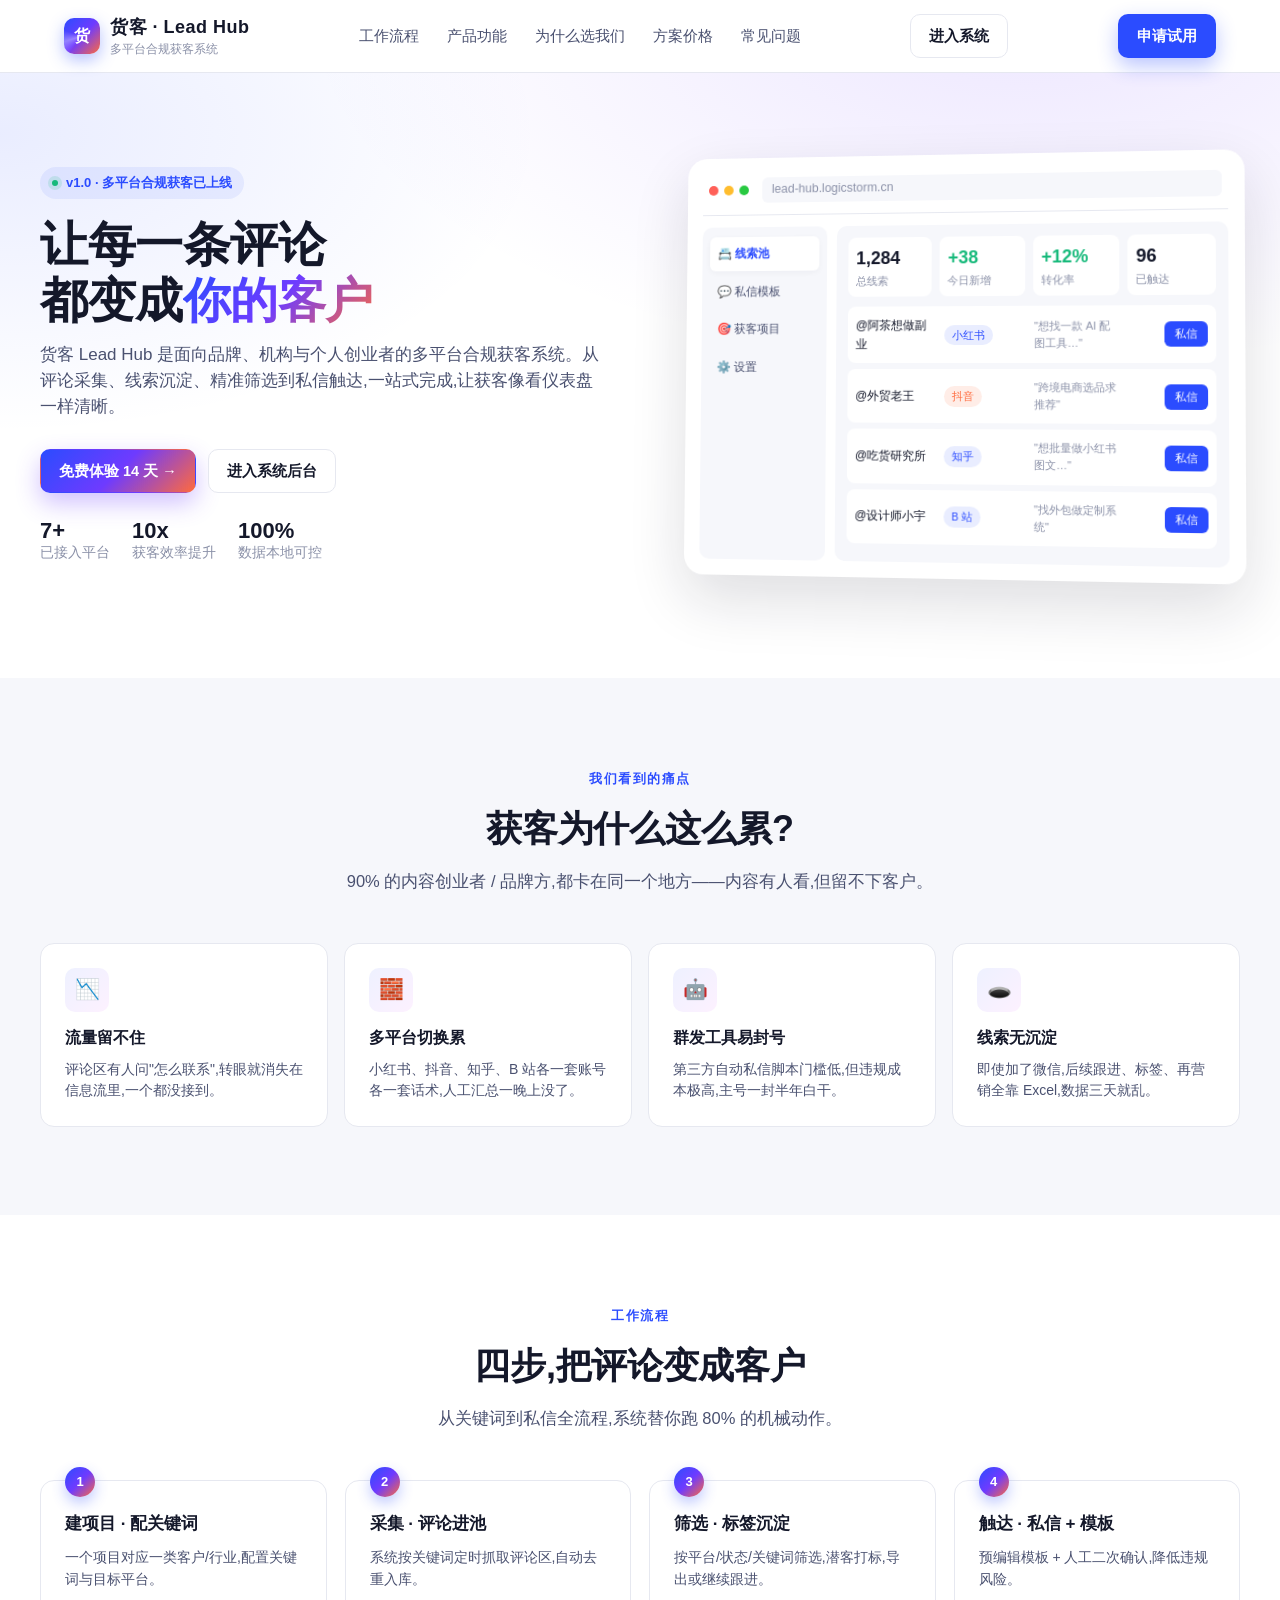
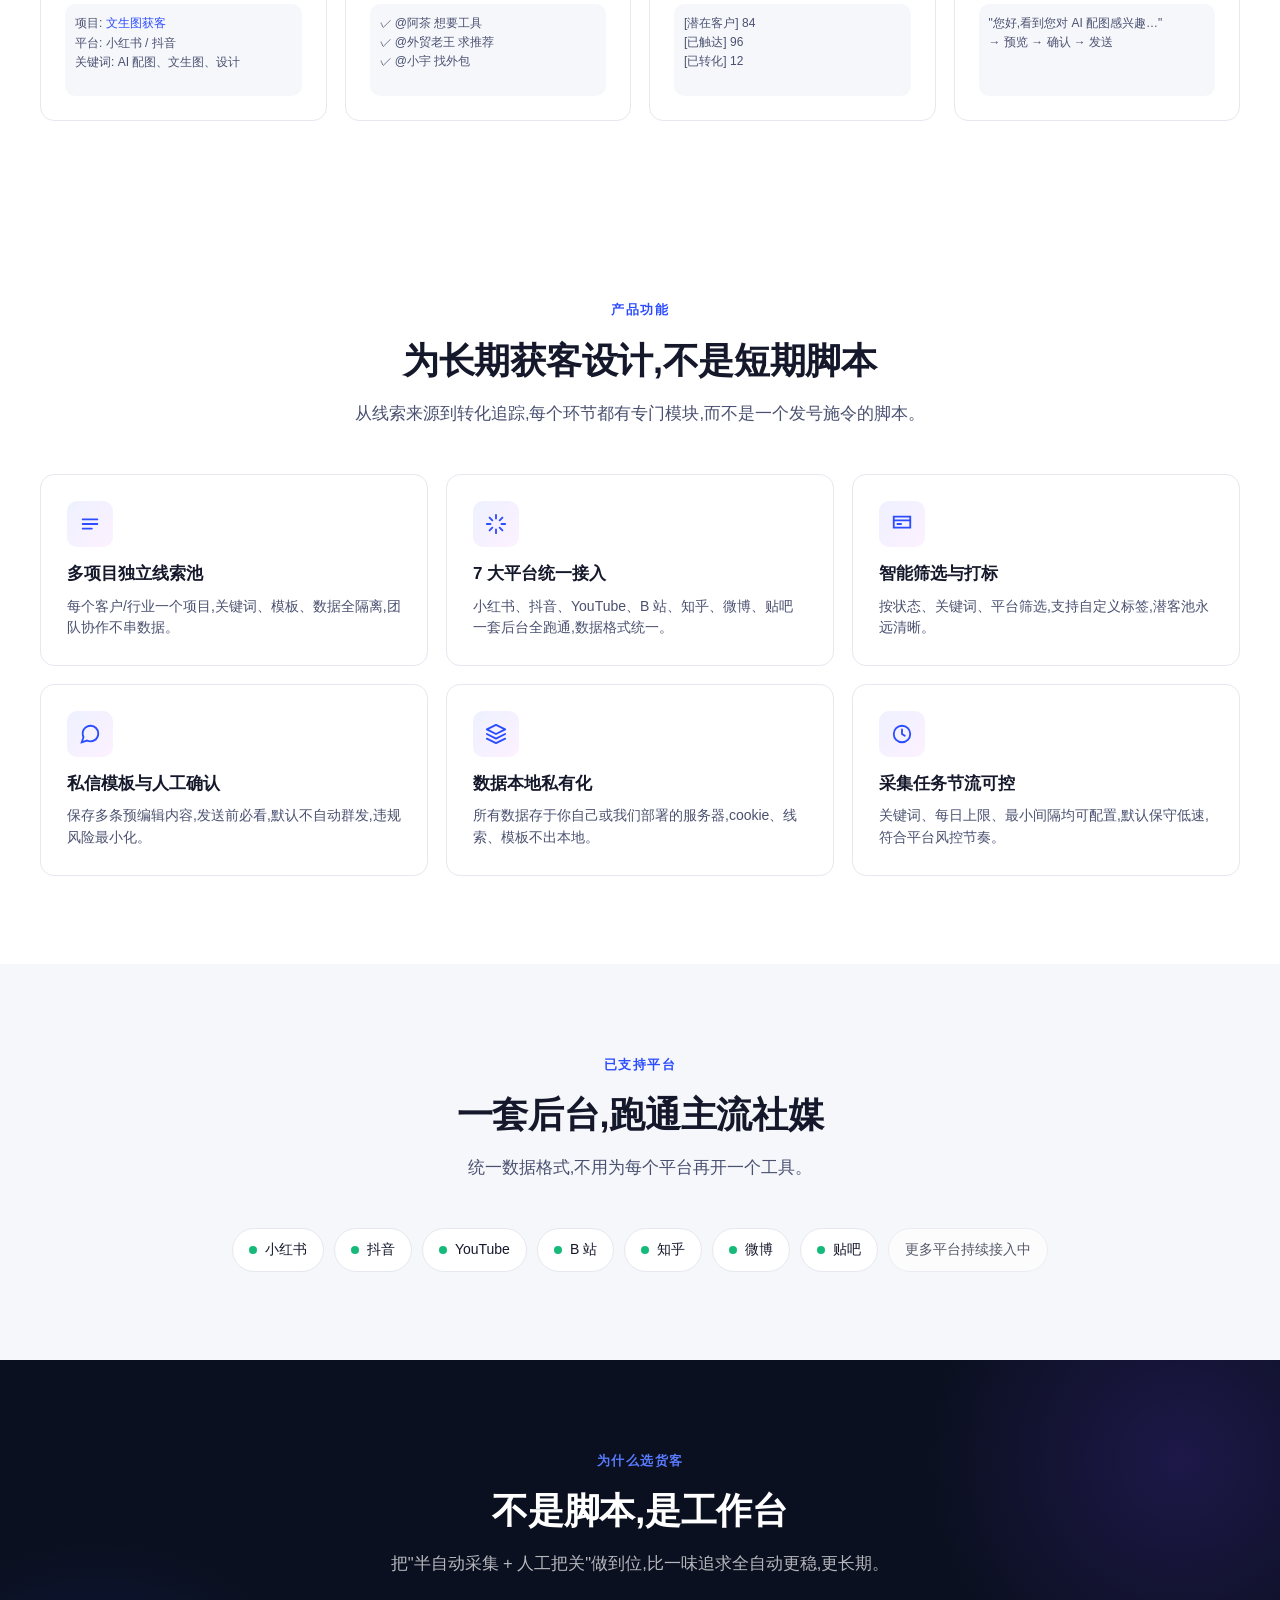
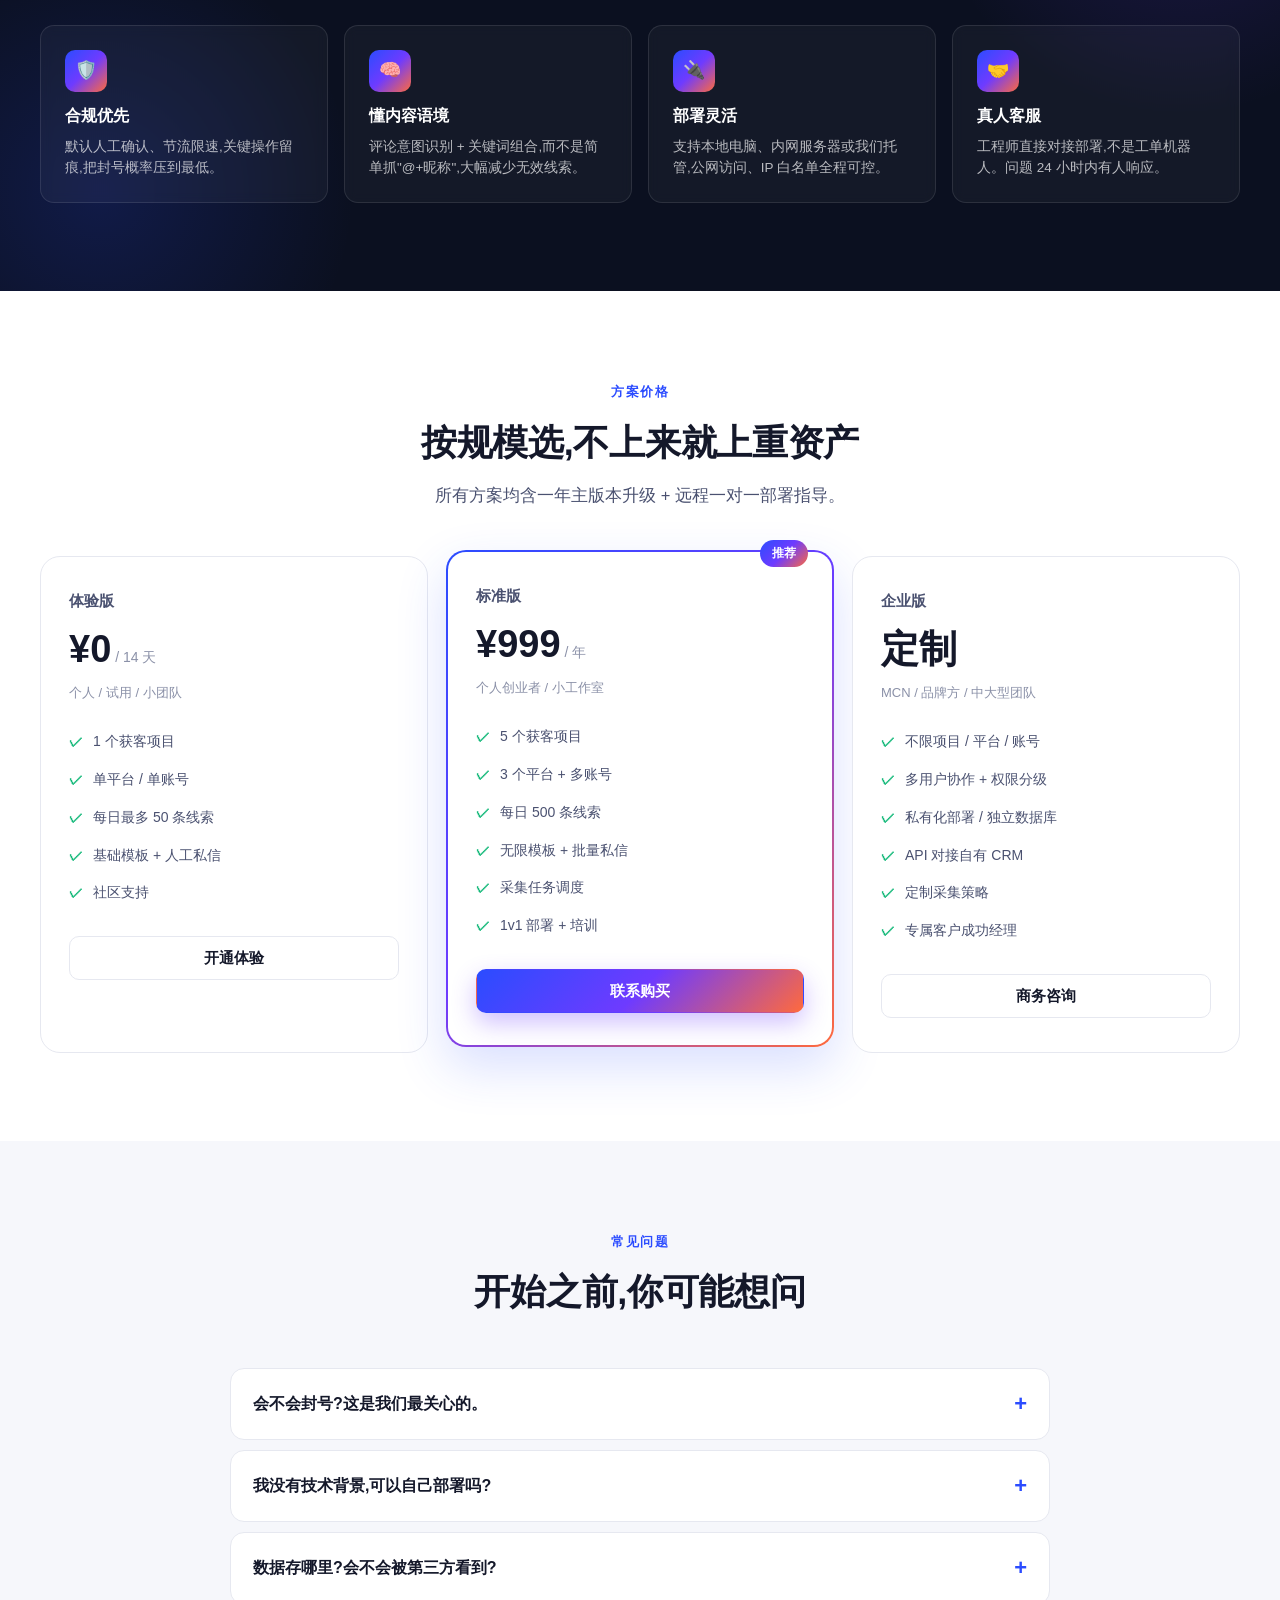
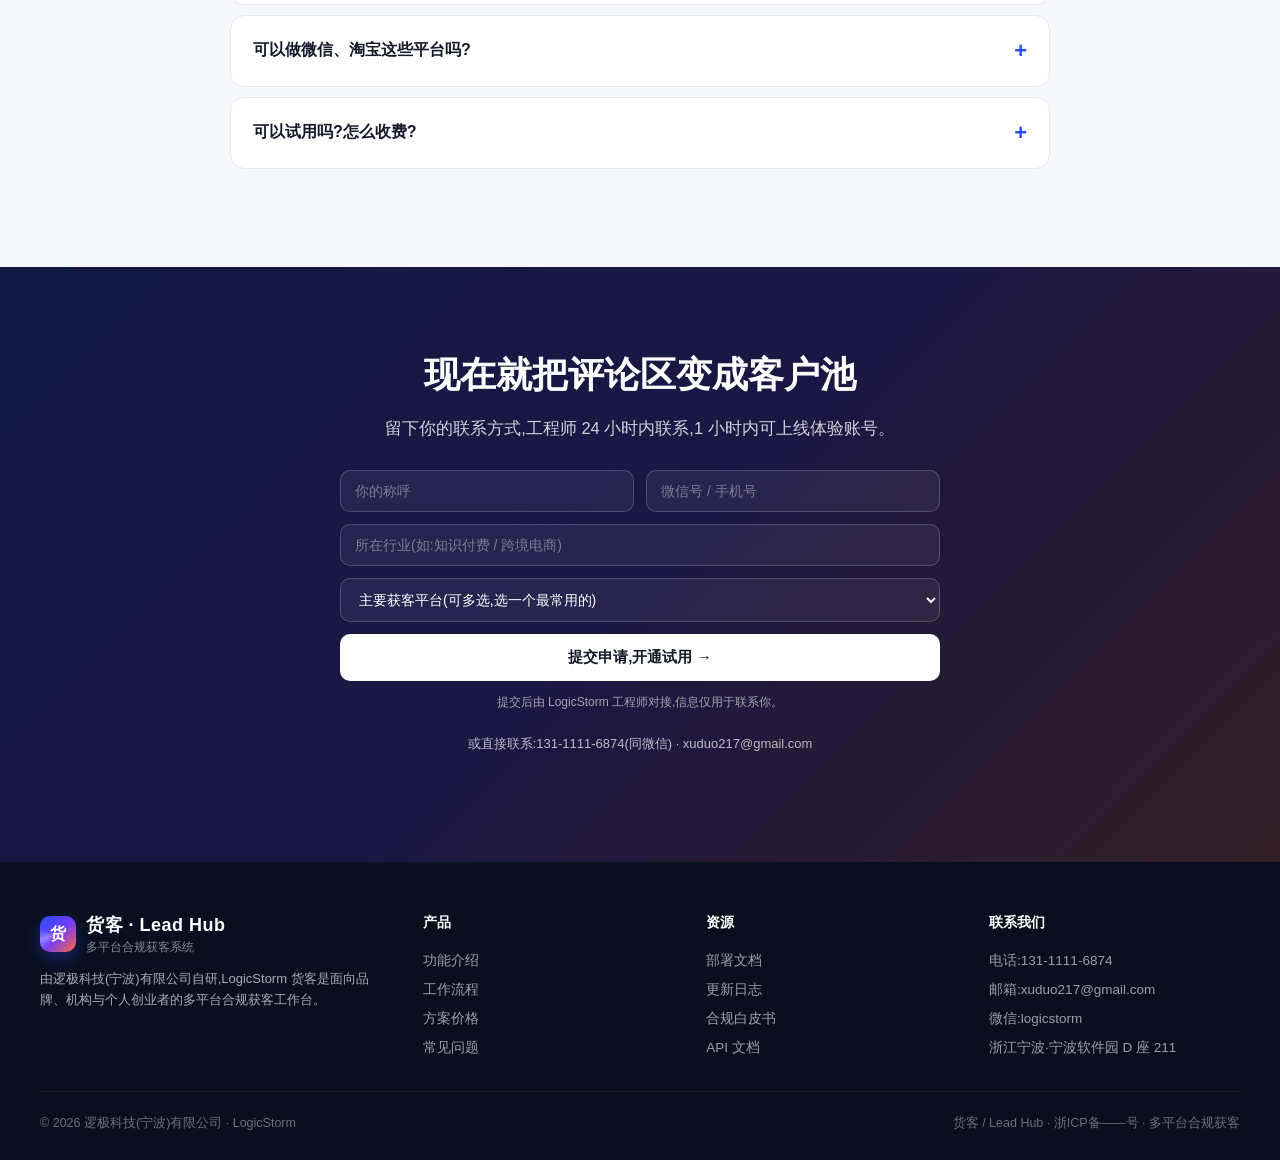
==== huoke/index.html @ 9a006722 "init: LogicStorm official website static site - index/workbench/about/services/cases/contact/privacy" ====
<!DOCTYPE html>
<html lang="zh-CN">
<head>
<meta charset="UTF-8" />
<meta name="viewport" content="width=device-width, initial-scale=1.0" />
<title>货客 · 多平台合规获客系统 | LogicStorm</title>
<meta name="description" content="货客——专为品牌方、机构与个人创业者打造的多平台合规获客系统。覆盖小红书、抖音、知乎、B 站等主流平台，从评论采集、线索沉淀到私信触达，一站式完成。" />
<style>
:root {
  --bg: #0b1020;
  --bg-soft: #111733;
  --surface: #ffffff;
  --surface-2: #f6f7fb;
  --line: #e6e8f0;
  --text: #14182a;
  --text-soft: #4a5170;
  --muted: #8b91a8;
  --primary: #2b4cff;
  --primary-2: #5a7bff;
  --accent: #ff6a3d;
  --ok: #15b97a;
  --warn: #ffb020;
  --grad: linear-gradient(135deg, #2b4cff 0%, #6e3bff 50%, #ff6a3d 100%);
  --grad-soft: linear-gradient(135deg, #eef1ff 0%, #fdf1ff 100%);
  --shadow: 0 12px 40px rgba(20, 24, 42, 0.08);
  --shadow-lg: 0 24px 60px rgba(20, 24, 42, 0.14);
  --radius: 14px;
  --radius-lg: 20px;
}
* { box-sizing: border-box; }
html, body { margin: 0; padding: 0; }
body {
  font-family: -apple-system, BlinkMacSystemFont, "PingFang SC", "Microsoft YaHei", "Helvetica Neue", Arial, sans-serif;
  color: var(--text);
  background: #fff;
  -webkit-font-smoothing: antialiased;
  line-height: 1.55;
  font-size: 16px;
}
a { color: inherit; text-decoration: none; }
img { max-width: 100%; display: block; }
button { font-family: inherit; cursor: pointer; }

/* 顶部导航 */
.nav {
  position: sticky; top: 0; z-index: 50;
  background: rgba(255,255,255,0.86);
  backdrop-filter: saturate(180%) blur(12px);
  -webkit-backdrop-filter: saturate(180%) blur(12px);
  border-bottom: 1px solid var(--line);
}
.nav-inner {
  max-width: 1200px; margin: 0 auto;
  display: flex; align-items: center; justify-content: space-between;
  padding: 14px 24px;
}
.brand { display: flex; align-items: center; gap: 10px; }
.brand-mark {
  width: 36px; height: 36px; border-radius: 10px;
  background: var(--grad);
  display: grid; place-items: center; color: #fff; font-weight: 700;
  box-shadow: 0 6px 16px rgba(43, 76, 255, 0.35);
  position: relative; overflow: hidden;
}
.brand-mark::after {
  content: ""; position: absolute; inset: -50%;
  background: conic-gradient(from 0deg, transparent 0 60%, rgba(255,255,255,0.35) 70%, transparent 80% 100%);
  animation: shine 6s linear infinite;
}
@keyframes shine { to { transform: rotate(360deg); } }
.brand-name { font-weight: 700; font-size: 18px; letter-spacing: 0.5px; }
.brand-sub { font-size: 12px; color: var(--muted); margin-top: -2px; }
.nav-links { display: flex; gap: 28px; align-items: center; }
.nav-links a { color: var(--text-soft); font-size: 14.5px; }
.nav-links a:hover { color: var(--primary); }
.btn {
  display: inline-flex; align-items: center; gap: 8px;
  padding: 10px 18px; border-radius: 10px;
  font-size: 14.5px; font-weight: 600;
  border: 1px solid transparent;
  transition: transform .12s ease, box-shadow .12s ease, background .12s ease;
}
.btn-primary { background: var(--primary); color: #fff; box-shadow: 0 8px 20px rgba(43, 76, 255, 0.32); }
.btn-primary:hover { transform: translateY(-1px); box-shadow: 0 12px 26px rgba(43, 76, 255, 0.4); }
.btn-ghost { background: #fff; color: var(--text); border-color: var(--line); }
.btn-ghost:hover { border-color: var(--primary); color: var(--primary); }
.btn-grad {
  background: var(--grad); color: #fff;
  box-shadow: 0 10px 24px rgba(110, 59, 255, 0.32);
}
.btn-grad:hover { transform: translateY(-1px); }

/* Hero */
.hero {
  position: relative;
  padding: 80px 24px 100px;
  background:
    radial-gradient(1200px 600px at 80% -10%, rgba(110,59,255,0.12), transparent 60%),
    radial-gradient(900px 500px at 0% 10%, rgba(43,76,255,0.10), transparent 60%),
    #fff;
  overflow: hidden;
}
.hero-inner {
  max-width: 1200px; margin: 0 auto;
  display: grid; grid-template-columns: 1.05fr 1fr; gap: 48px; align-items: center;
}
.hero-tag {
  display: inline-flex; align-items: center; gap: 8px;
  padding: 6px 12px; border-radius: 999px;
  background: rgba(43,76,255,0.08); color: var(--primary);
  font-size: 13px; font-weight: 600;
}
.hero-tag .dot { width: 6px; height: 6px; border-radius: 50%; background: var(--ok); box-shadow: 0 0 0 4px rgba(21,185,122,0.15); }
.hero h1 {
  font-size: 48px; line-height: 1.15; font-weight: 800;
  margin: 18px 0 14px; letter-spacing: -0.5px;
}
.hero h1 .hl {
  background: var(--grad); -webkit-background-clip: text; background-clip: text; color: transparent;
}
.hero p.lead { font-size: 17px; color: var(--text-soft); max-width: 560px; margin: 0 0 28px; }
.hero-cta { display: flex; gap: 12px; flex-wrap: wrap; }
.hero-meta { display: flex; gap: 22px; margin-top: 26px; color: var(--muted); font-size: 13.5px; }
.hero-meta b { color: var(--text); font-size: 22px; display: block; line-height: 1.1; }

/* 产品截图卡片 */
.product-mock {
  position: relative;
  border-radius: var(--radius-lg);
  background: #fff;
  box-shadow: var(--shadow-lg);
  padding: 16px;
  transform: perspective(1200px) rotateY(-6deg) rotateX(2deg);
  transition: transform .35s ease;
}
.product-mock:hover { transform: perspective(1200px) rotateY(-2deg) rotateX(0deg); }
.mock-bar {
  display: flex; align-items: center; gap: 6px; padding: 4px 6px 12px;
  border-bottom: 1px solid var(--line);
}
.mock-bar .d { width: 10px; height: 10px; border-radius: 50%; background: #e6e8f0; }
.mock-bar .d.r { background: #ff6058; }
.mock-bar .d.y { background: #ffbd2e; }
.mock-bar .d.g { background: #28c941; }
.mock-bar .url {
  margin-left: 8px; flex: 1; height: 26px; border-radius: 6px;
  background: var(--surface-2); display: flex; align-items: center; padding: 0 10px;
  color: var(--muted); font-size: 12.5px;
}
.mock-body { display: grid; grid-template-columns: 130px 1fr; gap: 10px; padding-top: 12px; }
.mock-side { background: var(--surface-2); border-radius: 10px; padding: 10px 8px; }
.mock-side .it { padding: 8px 8px; border-radius: 6px; font-size: 12px; color: var(--text-soft); margin-bottom: 4px; }
.mock-side .it.act { background: #fff; color: var(--primary); font-weight: 600; box-shadow: 0 2px 6px rgba(20,24,42,0.04); }
.mock-main { background: var(--surface-2); border-radius: 10px; padding: 12px; }
.mock-stats { display: grid; grid-template-columns: repeat(4,1fr); gap: 8px; margin-bottom: 10px; }
.mock-stat { background: #fff; border-radius: 8px; padding: 8px; }
.mock-stat .n { font-size: 18px; font-weight: 700; color: var(--text); }
.mock-stat .l { font-size: 10.5px; color: var(--muted); }
.mock-stat .n.up { color: var(--ok); }
.mock-row { display: grid; grid-template-columns: 1fr 1fr 1fr 80px; gap: 8px; padding: 10px 8px; background: #fff; border-radius: 8px; align-items: center; font-size: 12px; margin-bottom: 6px; }
.mock-row .tag { padding: 2px 8px; border-radius: 999px; background: rgba(43,76,255,0.1); color: var(--primary); font-size: 10.5px; justify-self: start; }
.mock-row .tag.dy { background: rgba(255,106,61,0.12); color: var(--accent); }
.mock-row .btn-m { padding: 4px 10px; background: var(--primary); color: #fff; border-radius: 6px; font-size: 11px; justify-self: end; }

/* 通用 section */
section { padding: 88px 24px; }
.container { max-width: 1200px; margin: 0 auto; }
.sec-head { text-align: center; max-width: 720px; margin: 0 auto 48px; }
.eyebrow {
  display: inline-block; font-size: 12.5px; font-weight: 700; letter-spacing: 1.5px;
  color: var(--primary); text-transform: uppercase; margin-bottom: 12px;
}
.sec-head h2 { font-size: 36px; font-weight: 800; margin: 0 0 12px; letter-spacing: -0.3px; }
.sec-head p { color: var(--text-soft); font-size: 16.5px; margin: 0; }

/* 痛点 */
.pain { background: var(--surface-2); }
.pain-grid { display: grid; grid-template-columns: repeat(4, 1fr); gap: 16px; }
.pain-card {
  background: #fff; border: 1px solid var(--line); border-radius: var(--radius);
  padding: 24px; transition: transform .15s ease, box-shadow .15s ease;
}
.pain-card:hover { transform: translateY(-2px); box-shadow: var(--shadow); }
.pain-ic {
  width: 44px; height: 44px; border-radius: 10px;
  background: var(--grad-soft); display: grid; place-items: center;
  font-size: 20px; margin-bottom: 14px;
}
.pain-card h3 { margin: 0 0 8px; font-size: 16px; }
.pain-card p { color: var(--text-soft); font-size: 14px; margin: 0; }

/* 流程 */
.flow-grid { display: grid; grid-template-columns: repeat(4, 1fr); gap: 18px; position: relative; }
.flow-card {
  background: #fff; border: 1px solid var(--line); border-radius: var(--radius);
  padding: 24px; position: relative;
}
.flow-num {
  position: absolute; top: -14px; left: 24px;
  width: 30px; height: 30px; border-radius: 50%;
  background: var(--grad); color: #fff; font-weight: 700; font-size: 13px;
  display: grid; place-items: center; box-shadow: 0 6px 14px rgba(43,76,255,0.3);
}
.flow-card h3 { margin: 6px 0 10px; font-size: 17px; }
.flow-card p { color: var(--text-soft); font-size: 14px; margin: 0 0 14px; }
.flow-card .demo {
  background: var(--surface-2); border-radius: 10px; padding: 10px;
  font-size: 12px; color: var(--text-soft); min-height: 92px;
}
.flow-card .demo code { color: var(--primary); }

/* 功能矩阵 */
.feat { background: #fff; }
.feat-grid { display: grid; grid-template-columns: repeat(3, 1fr); gap: 18px; }
.feat-card {
  border: 1px solid var(--line); border-radius: var(--radius);
  padding: 26px; transition: all .15s ease;
}
.feat-card:hover { border-color: var(--primary); box-shadow: var(--shadow); }
.feat-ic {
  width: 46px; height: 46px; border-radius: 10px;
  background: var(--grad-soft); display: grid; place-items: center;
  margin-bottom: 14px; color: var(--primary);
}
.feat-card h3 { margin: 0 0 8px; font-size: 17px; }
.feat-card p { color: var(--text-soft); font-size: 14px; margin: 0; }

/* 优势 */
.adv { background: var(--bg); color: #fff; position: relative; overflow: hidden; }
.adv::before {
  content: ""; position: absolute; top: -200px; right: -200px;
  width: 600px; height: 600px; border-radius: 50%;
  background: radial-gradient(circle, rgba(110,59,255,0.18), transparent 60%);
}
.adv::after {
  content: ""; position: absolute; bottom: -200px; left: -200px;
  width: 600px; height: 600px; border-radius: 50%;
  background: radial-gradient(circle, rgba(43,76,255,0.18), transparent 60%);
}
.adv .sec-head h2 { color: #fff; }
.adv .sec-head p { color: rgba(255,255,255,0.7); }
.adv-grid { display: grid; grid-template-columns: repeat(4, 1fr); gap: 16px; position: relative; z-index: 1; }
.adv-card {
  background: rgba(255,255,255,0.04); border: 1px solid rgba(255,255,255,0.1);
  border-radius: var(--radius); padding: 24px; backdrop-filter: blur(6px);
}
.adv-ic {
  width: 42px; height: 42px; border-radius: 10px;
  background: var(--grad); display: grid; place-items: center; font-size: 18px; margin-bottom: 12px;
}
.adv-card h3 { margin: 0 0 8px; font-size: 16px; }
.adv-card p { color: rgba(255,255,255,0.7); font-size: 13.5px; margin: 0; }

/* 平台 */
.plat { background: var(--surface-2); }
.plat-row { display: flex; flex-wrap: wrap; gap: 10px; justify-content: center; }
.plat-chip {
  display: inline-flex; align-items: center; gap: 8px;
  padding: 10px 16px; background: #fff; border: 1px solid var(--line);
  border-radius: 999px; font-size: 14px; color: var(--text);
  transition: all .12s ease;
}
.plat-chip:hover { border-color: var(--primary); color: var(--primary); transform: translateY(-1px); }
.plat-chip .d { width: 8px; height: 8px; border-radius: 50%; background: var(--ok); }

/* 定价 */
.price { background: #fff; }
.price-grid { display: grid; grid-template-columns: repeat(3, 1fr); gap: 18px; }
.price-card {
  border: 1px solid var(--line); border-radius: var(--radius-lg);
  padding: 32px 28px; background: #fff; transition: all .15s ease; position: relative;
}
.price-card.feat-card-feat {
  border: 2px solid transparent;
  background: linear-gradient(#fff, #fff) padding-box, var(--grad) border-box;
  box-shadow: 0 20px 50px rgba(43,76,255,0.18);
  transform: translateY(-6px);
}
.price-card .badge {
  position: absolute; top: -12px; right: 24px;
  background: var(--grad); color: #fff; font-size: 12px; font-weight: 700;
  padding: 4px 12px; border-radius: 999px;
}
.price-name { font-size: 15px; color: var(--text-soft); font-weight: 600; }
.price-amount { font-size: 38px; font-weight: 800; margin: 8px 0 4px; }
.price-amount small { font-size: 14px; color: var(--muted); font-weight: 500; }
.price-sub { color: var(--muted); font-size: 13px; margin-bottom: 20px; }
.price-list { list-style: none; padding: 0; margin: 0 0 24px; }
.price-list li { padding: 8px 0; font-size: 14px; color: var(--text-soft); display: flex; gap: 10px; }
.price-list li::before { content: "✓"; color: var(--ok); font-weight: 700; }

/* FAQ */
.faq { background: var(--surface-2); }
.faq-list { max-width: 820px; margin: 0 auto; }
.faq-item {
  background: #fff; border: 1px solid var(--line); border-radius: var(--radius);
  margin-bottom: 10px; overflow: hidden;
}
.faq-q {
  padding: 18px 22px; font-weight: 600; cursor: pointer;
  display: flex; justify-content: space-between; align-items: center;
}
.faq-q::after { content: "+"; font-size: 22px; color: var(--primary); transition: transform .2s ease; }
.faq-item.open .faq-q::after { content: "−"; }
.faq-a { padding: 0 22px 0; max-height: 0; overflow: hidden; transition: all .25s ease; color: var(--text-soft); }
.faq-item.open .faq-a { padding: 0 22px 20px; max-height: 400px; }

/* CTA */
.cta-band { background: var(--bg); padding: 80px 24px; position: relative; overflow: hidden; }
.cta-band::before {
  content: ""; position: absolute; inset: 0;
  background: var(--grad); opacity: 0.16;
}
.cta-inner { position: relative; max-width: 920px; margin: 0 auto; text-align: center; color: #fff; }
.cta-inner h2 { font-size: 36px; font-weight: 800; margin: 0 0 14px; }
.cta-inner p { color: rgba(255,255,255,0.8); font-size: 16.5px; margin: 0 0 28px; }
.cta-inner .btn-grad { padding: 14px 26px; font-size: 15.5px; }

/* Footer */
footer { background: #0a0f1f; color: rgba(255,255,255,0.65); padding: 50px 24px 26px; }
.foot-inner { max-width: 1200px; margin: 0 auto; display: grid; grid-template-columns: 1.4fr 1fr 1fr 1fr; gap: 32px; }
.foot-col h4 { color: #fff; font-size: 14px; margin: 0 0 14px; }
.foot-col a { display: block; color: rgba(255,255,255,0.6); font-size: 13.5px; padding: 4px 0; }
.foot-col a:hover { color: #fff; }
.foot-meta { max-width: 1200px; margin: 28px auto 0; padding-top: 22px; border-top: 1px solid rgba(255,255,255,0.08); display: flex; justify-content: space-between; flex-wrap: wrap; gap: 12px; font-size: 12.5px; color: rgba(255,255,255,0.4); }

/* 表单 */
.apply-form { display: grid; grid-template-columns: 1fr 1fr; gap: 12px; max-width: 600px; margin: 0 auto; }
.apply-form input, .apply-form select, .apply-form textarea {
  width: 100%; padding: 12px 14px; border-radius: 10px;
  border: 1px solid rgba(255,255,255,0.18); background: rgba(255,255,255,0.06);
  color: #fff; font-size: 14px; font-family: inherit;
}
.apply-form input::placeholder, .apply-form textarea::placeholder { color: rgba(255,255,255,0.4); }
.apply-form .full { grid-column: 1 / -1; }
.apply-form button {
  grid-column: 1 / -1; padding: 14px; border: 0; border-radius: 10px;
  background: #fff; color: var(--text); font-weight: 700; font-size: 15px;
}
.apply-form .tip { grid-column: 1 / -1; font-size: 12px; color: rgba(255,255,255,0.6); text-align: center; }

/* 响应 */
@media (max-width: 980px) {
  .hero-inner { grid-template-columns: 1fr; gap: 36px; }
  .hero h1 { font-size: 38px; }
  .pain-grid, .flow-grid, .feat-grid, .adv-grid, .price-grid { grid-template-columns: 1fr 1fr; }
  .foot-inner { grid-template-columns: 1fr 1fr; }
  .nav-links { display: none; }
  .product-mock { transform: none; }
}
@media (max-width: 600px) {
  .pain-grid, .flow-grid, .feat-grid, .adv-grid, .price-grid, .foot-inner { grid-template-columns: 1fr; }
  .hero h1 { font-size: 30px; }
  .sec-head h2 { font-size: 26px; }
  .cta-inner h2 { font-size: 26px; }
  section { padding: 60px 18px; }
  .hero { padding: 50px 18px 60px; }
  .apply-form { grid-template-columns: 1fr; }
}
</style>
</head>
<body>

<!-- 导航 -->
<header class="nav">
  <div class="nav-inner">
    <a href="#top" class="brand">
      <div class="brand-mark">货</div>
      <div>
        <div class="brand-name">货客 · Lead Hub</div>
        <div class="brand-sub">多平台合规获客系统</div>
      </div>
    </a>
    <nav class="nav-links">
      <a href="#flow">工作流程</a>
      <a href="#features">产品功能</a>
      <a href="#advantage">为什么选我们</a>
      <a href="#price">方案价格</a>
      <a href="#faq">常见问题</a>
    </nav>
    <a href="https://www.logicstorm.cn/lead/" class="btn btn-ghost">进入系统</a>
    <a href="#contact" class="btn btn-primary">申请试用</a>
  </div>
</header>

<!-- Hero -->
<section id="top" class="hero">
  <div class="hero-inner">
    <div>
      <span class="hero-tag"><span class="dot"></span>v1.0 · 多平台合规获客已上线</span>
      <h1>让每一条评论<br />都变成<span class="hl">你的客户</span></h1>
      <p class="lead">货客 Lead Hub 是面向品牌、机构与个人创业者的多平台合规获客系统。从评论采集、线索沉淀、精准筛选到私信触达,一站式完成,让获客像看仪表盘一样清晰。</p>
      <div class="hero-cta">
        <a href="#contact" class="btn btn-grad">免费体验 14 天 →</a>
        <a href="https://www.logicstorm.cn/lead/" class="btn btn-ghost">进入系统后台</a>
      </div>
      <div class="hero-meta">
        <div><b>7+</b>已接入平台</div>
        <div><b>10x</b>获客效率提升</div>
        <div><b>100%</b>数据本地可控</div>
      </div>
    </div>

    <!-- 产品截图 mock -->
    <div class="product-mock" aria-hidden="true">
      <div class="mock-bar">
        <span class="d r"></span><span class="d y"></span><span class="d g"></span>
        <span class="url">lead-hub.logicstorm.cn</span>
      </div>
      <div class="mock-body">
        <div class="mock-side">
          <div class="it act">📇 线索池</div>
          <div class="it">💬 私信模板</div>
          <div class="it">🎯 获客项目</div>
          <div class="it">⚙️ 设置</div>
        </div>
        <div class="mock-main">
          <div class="mock-stats">
            <div class="mock-stat"><div class="n">1,284</div><div class="l">总线索</div></div>
            <div class="mock-stat"><div class="n up">+38</div><div class="l">今日新增</div></div>
            <div class="mock-stat"><div class="n up">+12%</div><div class="l">转化率</div></div>
            <div class="mock-stat"><div class="n">96</div><div class="l">已触达</div></div>
          </div>
          <div class="mock-row">
            <span>@阿茶想做副业</span>
            <span class="tag">小红书</span>
            <span style="color:var(--muted);font-size:11px">"想找一款 AI 配图工具…"</span>
            <span class="btn-m">私信</span>
          </div>
          <div class="mock-row">
            <span>@外贸老王</span>
            <span class="tag dy">抖音</span>
            <span style="color:var(--muted);font-size:11px">"跨境电商选品求推荐"</span>
            <span class="btn-m">私信</span>
          </div>
          <div class="mock-row">
            <span>@吃货研究所</span>
            <span class="tag">知乎</span>
            <span style="color:var(--muted);font-size:11px">"想批量做小红书图文…"</span>
            <span class="btn-m">私信</span>
          </div>
          <div class="mock-row">
            <span>@设计师小宇</span>
            <span class="tag">B 站</span>
            <span style="color:var(--muted);font-size:11px">"找外包做定制系统"</span>
            <span class="btn-m">私信</span>
          </div>
        </div>
      </div>
    </div>
  </div>
</section>

<!-- 痛点 -->
<section class="pain">
  <div class="container">
    <div class="sec-head">
      <div class="eyebrow">我们看到的痛点</div>
      <h2>获客为什么这么累?</h2>
      <p>90% 的内容创业者 / 品牌方,都卡在同一个地方——内容有人看,但留不下客户。</p>
    </div>
    <div class="pain-grid">
      <div class="pain-card">
        <div class="pain-ic">📉</div>
        <h3>流量留不住</h3>
        <p>评论区有人问"怎么联系",转眼就消失在信息流里,一个都没接到。</p>
      </div>
      <div class="pain-card">
        <div class="pain-ic">🧱</div>
        <h3>多平台切换累</h3>
        <p>小红书、抖音、知乎、B 站各一套账号各一套话术,人工汇总一晚上没了。</p>
      </div>
      <div class="pain-card">
        <div class="pain-ic">🤖</div>
        <h3>群发工具易封号</h3>
        <p>第三方自动私信脚本门槛低,但违规成本极高,主号一封半年白干。</p>
      </div>
      <div class="pain-card">
        <div class="pain-ic">🕳️</div>
        <h3>线索无沉淀</h3>
        <p>即使加了微信,后续跟进、标签、再营销全靠 Excel,数据三天就乱。</p>
      </div>
    </div>
  </div>
</section>

<!-- 流程 -->
<section id="flow">
  <div class="container">
    <div class="sec-head">
      <div class="eyebrow">工作流程</div>
      <h2>四步,把评论变成客户</h2>
      <p>从关键词到私信全流程,系统替你跑 80% 的机械动作。</p>
    </div>
    <div class="flow-grid">
      <div class="flow-card">
        <div class="flow-num">1</div>
        <h3>建项目 · 配关键词</h3>
        <p>一个项目对应一类客户/行业,配置关键词与目标平台。</p>
        <div class="demo">项目: <code>文生图获客</code><br/>平台: 小红书 / 抖音<br/>关键词: AI 配图、文生图、设计</div>
      </div>
      <div class="flow-card">
        <div class="flow-num">2</div>
        <h3>采集 · 评论进池</h3>
        <p>系统按关键词定时抓取评论区,自动去重入库。</p>
        <div class="demo">✓ @阿茶 想要工具<br/>✓ @外贸老王 求推荐<br/>✓ @小宇 找外包</div>
      </div>
      <div class="flow-card">
        <div class="flow-num">3</div>
        <h3>筛选 · 标签沉淀</h3>
        <p>按平台/状态/关键词筛选,潜客打标,导出或继续跟进。</p>
        <div class="demo">[潜在客户] 84<br/>[已触达] 96<br/>[已转化] 12</div>
      </div>
      <div class="flow-card">
        <div class="flow-num">4</div>
        <h3>触达 · 私信 + 模板</h3>
        <p>预编辑模板 + 人工二次确认,降低违规风险。</p>
        <div class="demo">"您好,看到您对 AI 配图感兴趣…"<br/>→ 预览 → 确认 → 发送</div>
      </div>
    </div>
  </div>
</section>

<!-- 功能矩阵 -->
<section id="features" class="feat">
  <div class="container">
    <div class="sec-head">
      <div class="eyebrow">产品功能</div>
      <h2>为长期获客设计,不是短期脚本</h2>
      <p>从线索来源到转化追踪,每个环节都有专门模块,而不是一个发号施令的脚本。</p>
    </div>
    <div class="feat-grid">
      <div class="feat-card">
        <div class="feat-ic">
          <svg width="22" height="22" viewBox="0 0 24 24" fill="none"><path d="M4 7h16M4 12h16M4 17h10" stroke="currentColor" stroke-width="2" stroke-linecap="round"/></svg>
        </div>
        <h3>多项目独立线索池</h3>
        <p>每个客户/行业一个项目,关键词、模板、数据全隔离,团队协作不串数据。</p>
      </div>
      <div class="feat-card">
        <div class="feat-ic">
          <svg width="22" height="22" viewBox="0 0 24 24" fill="none"><path d="M12 2v4M12 18v4M2 12h4M18 12h4M5 5l3 3M16 16l3 3M5 19l3-3M16 8l3-3" stroke="currentColor" stroke-width="2" stroke-linecap="round"/></svg>
        </div>
        <h3>7 大平台统一接入</h3>
        <p>小红书、抖音、YouTube、B 站、知乎、微博、贴吧一套后台全跑通,数据格式统一。</p>
      </div>
      <div class="feat-card">
        <div class="feat-ic">
          <svg width="22" height="22" viewBox="0 0 24 24" fill="none"><path d="M3 4h18v12H3z" stroke="currentColor" stroke-width="2"/><path d="M3 8h18M7 12h4" stroke="currentColor" stroke-width="2" stroke-linecap="round"/></svg>
        </div>
        <h3>智能筛选与打标</h3>
        <p>按状态、关键词、平台筛选,支持自定义标签,潜客池永远清晰。</p>
      </div>
      <div class="feat-card">
        <div class="feat-ic">
          <svg width="22" height="22" viewBox="0 0 24 24" fill="none"><path d="M21 11.5a8.4 8.4 0 0 1-.9 3.8 8.5 8.5 0 0 1-7.6 4.7 8.4 8.4 0 0 1-3.8-.9L3 21l1.9-5.7a8.4 8.4 0 0 1-.9-3.8 8.5 8.5 0 0 1 4.7-7.6 8.4 8.4 0 0 1 3.8-.9h.5a8.5 8.5 0 0 1 8 8v.5z" stroke="currentColor" stroke-width="2"/></svg>
        </div>
        <h3>私信模板与人工确认</h3>
        <p>保存多条预编辑内容,发送前必看,默认不自动群发,违规风险最小化。</p>
      </div>
      <div class="feat-card">
        <div class="feat-ic">
          <svg width="22" height="22" viewBox="0 0 24 24" fill="none"><path d="M12 2L2 7l10 5 10-5-10-5zM2 17l10 5 10-5M2 12l10 5 10-5" stroke="currentColor" stroke-width="2" stroke-linecap="round" stroke-linejoin="round"/></svg>
        </div>
        <h3>数据本地私有化</h3>
        <p>所有数据存于你自己或我们部署的服务器,cookie、线索、模板不出本地。</p>
      </div>
      <div class="feat-card">
        <div class="feat-ic">
          <svg width="22" height="22" viewBox="0 0 24 24" fill="none"><circle cx="12" cy="12" r="9" stroke="currentColor" stroke-width="2"/><path d="M12 7v5l3 2" stroke="currentColor" stroke-width="2" stroke-linecap="round"/></svg>
        </div>
        <h3>采集任务节流可控</h3>
        <p>关键词、每日上限、最小间隔均可配置,默认保守低速,符合平台风控节奏。</p>
      </div>
    </div>
  </div>
</section>

<!-- 平台 -->
<section class="plat">
  <div class="container">
    <div class="sec-head">
      <div class="eyebrow">已支持平台</div>
      <h2>一套后台,跑通主流社媒</h2>
      <p>统一数据格式,不用为每个平台再开一个工具。</p>
    </div>
    <div class="plat-row">
      <span class="plat-chip"><span class="d"></span>小红书</span>
      <span class="plat-chip"><span class="d"></span>抖音</span>
      <span class="plat-chip"><span class="d"></span>YouTube</span>
      <span class="plat-chip"><span class="d"></span>B 站</span>
      <span class="plat-chip"><span class="d"></span>知乎</span>
      <span class="plat-chip"><span class="d"></span>微博</span>
      <span class="plat-chip"><span class="d"></span>贴吧</span>
      <span class="plat-chip" style="opacity:.7">更多平台持续接入中</span>
    </div>
  </div>
</section>

<!-- 为什么选我们 -->
<section id="advantage" class="adv">
  <div class="container">
    <div class="sec-head">
      <div class="eyebrow" style="color:var(--primary-2)">为什么选货客</div>
      <h2>不是脚本,是工作台</h2>
      <p>把"半自动采集 + 人工把关"做到位,比一味追求全自动更稳,更长期。</p>
    </div>
    <div class="adv-grid">
      <div class="adv-card">
        <div class="adv-ic">🛡️</div>
        <h3>合规优先</h3>
        <p>默认人工确认、节流限速,关键操作留痕,把封号概率压到最低。</p>
      </div>
      <div class="adv-card">
        <div class="adv-ic">🧠</div>
        <h3>懂内容语境</h3>
        <p>评论意图识别 + 关键词组合,而不是简单抓"@+昵称",大幅减少无效线索。</p>
      </div>
      <div class="adv-card">
        <div class="adv-ic">🔌</div>
        <h3>部署灵活</h3>
        <p>支持本地电脑、内网服务器或我们托管,公网访问、IP 白名单全程可控。</p>
      </div>
      <div class="adv-card">
        <div class="adv-ic">🤝</div>
        <h3>真人客服</h3>
        <p>工程师直接对接部署,不是工单机器人。问题 24 小时内有人响应。</p>
      </div>
    </div>
  </div>
</section>

<!-- 定价 -->
<section id="price" class="price">
  <div class="container">
    <div class="sec-head">
      <div class="eyebrow">方案价格</div>
      <h2>按规模选,不上来就上重资产</h2>
      <p>所有方案均含一年主版本升级 + 远程一对一部署指导。</p>
    </div>
    <div class="price-grid">
      <div class="price-card">
        <div class="price-name">体验版</div>
        <div class="price-amount">¥0<small> / 14 天</small></div>
        <div class="price-sub">个人 / 试用 / 小团队</div>
        <ul class="price-list">
          <li>1 个获客项目</li>
          <li>单平台 / 单账号</li>
          <li>每日最多 50 条线索</li>
          <li>基础模板 + 人工私信</li>
          <li>社区支持</li>
        </ul>
        <a href="#contact" class="btn btn-ghost" style="width:100%;justify-content:center">开通体验</a>
      </div>
      <div class="price-card feat-card-feat">
        <span class="badge">推荐</span>
        <div class="price-name">标准版</div>
        <div class="price-amount">¥999<small> / 年</small></div>
        <div class="price-sub">个人创业者 / 小工作室</div>
        <ul class="price-list">
          <li>5 个获客项目</li>
          <li>3 个平台 + 多账号</li>
          <li>每日 500 条线索</li>
          <li>无限模板 + 批量私信</li>
          <li>采集任务调度</li>
          <li>1v1 部署 + 培训</li>
        </ul>
        <a href="#contact" class="btn btn-grad" style="width:100%;justify-content:center">联系购买</a>
      </div>
      <div class="price-card">
        <div class="price-name">企业版</div>
        <div class="price-amount">定制<small></small></div>
        <div class="price-sub">MCN / 品牌方 / 中大型团队</div>
        <ul class="price-list">
          <li>不限项目 / 平台 / 账号</li>
          <li>多用户协作 + 权限分级</li>
          <li>私有化部署 / 独立数据库</li>
          <li>API 对接自有 CRM</li>
          <li>定制采集策略</li>
          <li>专属客户成功经理</li>
        </ul>
        <a href="#contact" class="btn btn-ghost" style="width:100%;justify-content:center">商务咨询</a>
      </div>
    </div>
  </div>
</section>

<!-- FAQ -->
<section id="faq" class="faq">
  <div class="container">
    <div class="sec-head">
      <div class="eyebrow">常见问题</div>
      <h2>开始之前,你可能想问</h2>
    </div>
    <div class="faq-list">
      <div class="faq-item">
        <div class="faq-q">会不会封号?这是我们最关心的。</div>
        <div class="faq-a"><p>系统默认是"人工确认"模式,所有私信必须由你点过发送才走。采集任务有每日上限与最小间隔,不会像群发脚本那样高频触发风控。配合独立小号使用,长期跑下来风险可控——但任何自动化行为都不可能 100% 零风险,这点我们会讲清楚。</p></div>
      </div>
      <div class="faq-item">
        <div class="faq-q">我没有技术背景,可以自己部署吗?</div>
        <div class="faq-a"><p>标准版包含 1 对 1 远程部署指导,通常 1 小时内完成。企业版我们直接上门或远程帮你装好,你自己只负责登录账号、添加关键词。</p></div>
      </div>
      <div class="faq-item">
        <div class="faq-q">数据存哪里?会不会被第三方看到?</div>
        <div class="faq-a"><p>全部存于你自己的服务器或我们托管的独立服务器,数据库与登录 cookie 不外传,导出接口只对管理员账号开放。我们不存储你的账号密码。</p></div>
      </div>
      <div class="faq-item">
        <div class="faq-q">可以做微信、淘宝这些平台吗?</div>
        <div class="faq-a"><p>目前覆盖社媒内容平台(小红书 / 抖音 / YouTube / B 站 / 知乎 / 微博 / 贴吧)。电商与即时通讯平台因 API 与合规限制不在本系统范围,可以走我们另一套企微 SCRM 方案,商务对接详谈。</p></div>
      </div>
      <div class="faq-item">
        <div class="faq-q">可以试用吗?怎么收费?</div>
        <div class="faq-a"><p>支持 14 天免费试用,试用期内 1 个项目、单平台、每日 50 条线索。满意后升级标准版,一次性年付 ¥999。企业版按项目报价,通常 ¥1.5 万起。</p></div>
      </div>
    </div>
  </div>
</section>

<!-- CTA -->
<section id="contact" class="cta-band">
  <div class="cta-inner">
    <h2>现在就把评论区变成客户池</h2>
    <p>留下你的联系方式,工程师 24 小时内联系,1 小时内可上线体验账号。</p>
    <form class="apply-form" onsubmit="event.preventDefault(); document.getElementById('applyTip').textContent='✓ 已提交,工程师 24 小时内联系你。'; this.reset();">
      <input type="text" placeholder="你的称呼" required>
      <input type="text" placeholder="微信号 / 手机号" required>
      <input type="text" placeholder="所在行业(如:知识付费 / 跨境电商)" class="full">
      <select class="full" required>
        <option value="">主要获客平台(可多选,选一个最常用的)</option>
        <option>小红书</option>
        <option>抖音</option>
        <option>YouTube</option>
        <option>B 站</option>
        <option>知乎</option>
        <option>其他</option>
      </select>
      <button type="submit">提交申请,开通试用 →</button>
      <div class="tip" id="applyTip">提交后由 LogicStorm 工程师对接,信息仅用于联系你。</div>
    </form>
    <p style="margin-top:22px;font-size:13px;color:rgba(255,255,255,0.7)">
      或直接联系:131-1111-6874(同微信) · xuduo217@gmail.com
    </p>
  </div>
</section>

<!-- Footer -->
<footer>
  <div class="foot-inner">
    <div class="foot-col">
      <div class="brand" style="margin-bottom:10px">
        <div class="brand-mark">货</div>
        <div>
          <div class="brand-name" style="color:#fff">货客 · Lead Hub</div>
          <div class="brand-sub" style="color:rgba(255,255,255,0.5)">多平台合规获客系统</div>
        </div>
      </div>
      <p style="font-size:13px;line-height:1.6">由逻极科技(宁波)有限公司自研,LogicStorm 货客是面向品牌、机构与个人创业者的多平台合规获客工作台。</p>
    </div>
    <div class="foot-col">
      <h4>产品</h4>
      <a href="#features">功能介绍</a>
      <a href="#flow">工作流程</a>
      <a href="#price">方案价格</a>
      <a href="#faq">常见问题</a>
    </div>
    <div class="foot-col">
      <h4>资源</h4>
      <a href="#">部署文档</a>
      <a href="#">更新日志</a>
      <a href="#">合规白皮书</a>
      <a href="#">API 文档</a>
    </div>
    <div class="foot-col">
      <h4>联系我们</h4>
      <a>电话:131-1111-6874</a>
      <a>邮箱:xuduo217@gmail.com</a>
      <a>微信:logicstorm</a>
      <a>浙江宁波·宁波软件园 D 座 211</a>
    </div>
  </div>
  <div class="foot-meta">
    <div>© 2026 逻极科技(宁波)有限公司 · LogicStorm</div>
    <div>货客 / Lead Hub · 浙ICP备——号 · 多平台合规获客</div>
  </div>
</footer>

<script>
document.querySelectorAll('.faq-q').forEach(q => {
  q.addEventListener('click', () => {
    const item = q.parentElement;
    item.classList.toggle('open');
  });
});
// 平滑滚动
document.querySelectorAll('a[href^="#"]').forEach(a => {
  a.addEventListener('click', e => {
    const t = document.querySelector(a.getAttribute('href'));
    if (t) { e.preventDefault(); t.scrollIntoView({behavior: 'smooth', block: 'start'}); }
  });
});
</script>
</body>
</html>
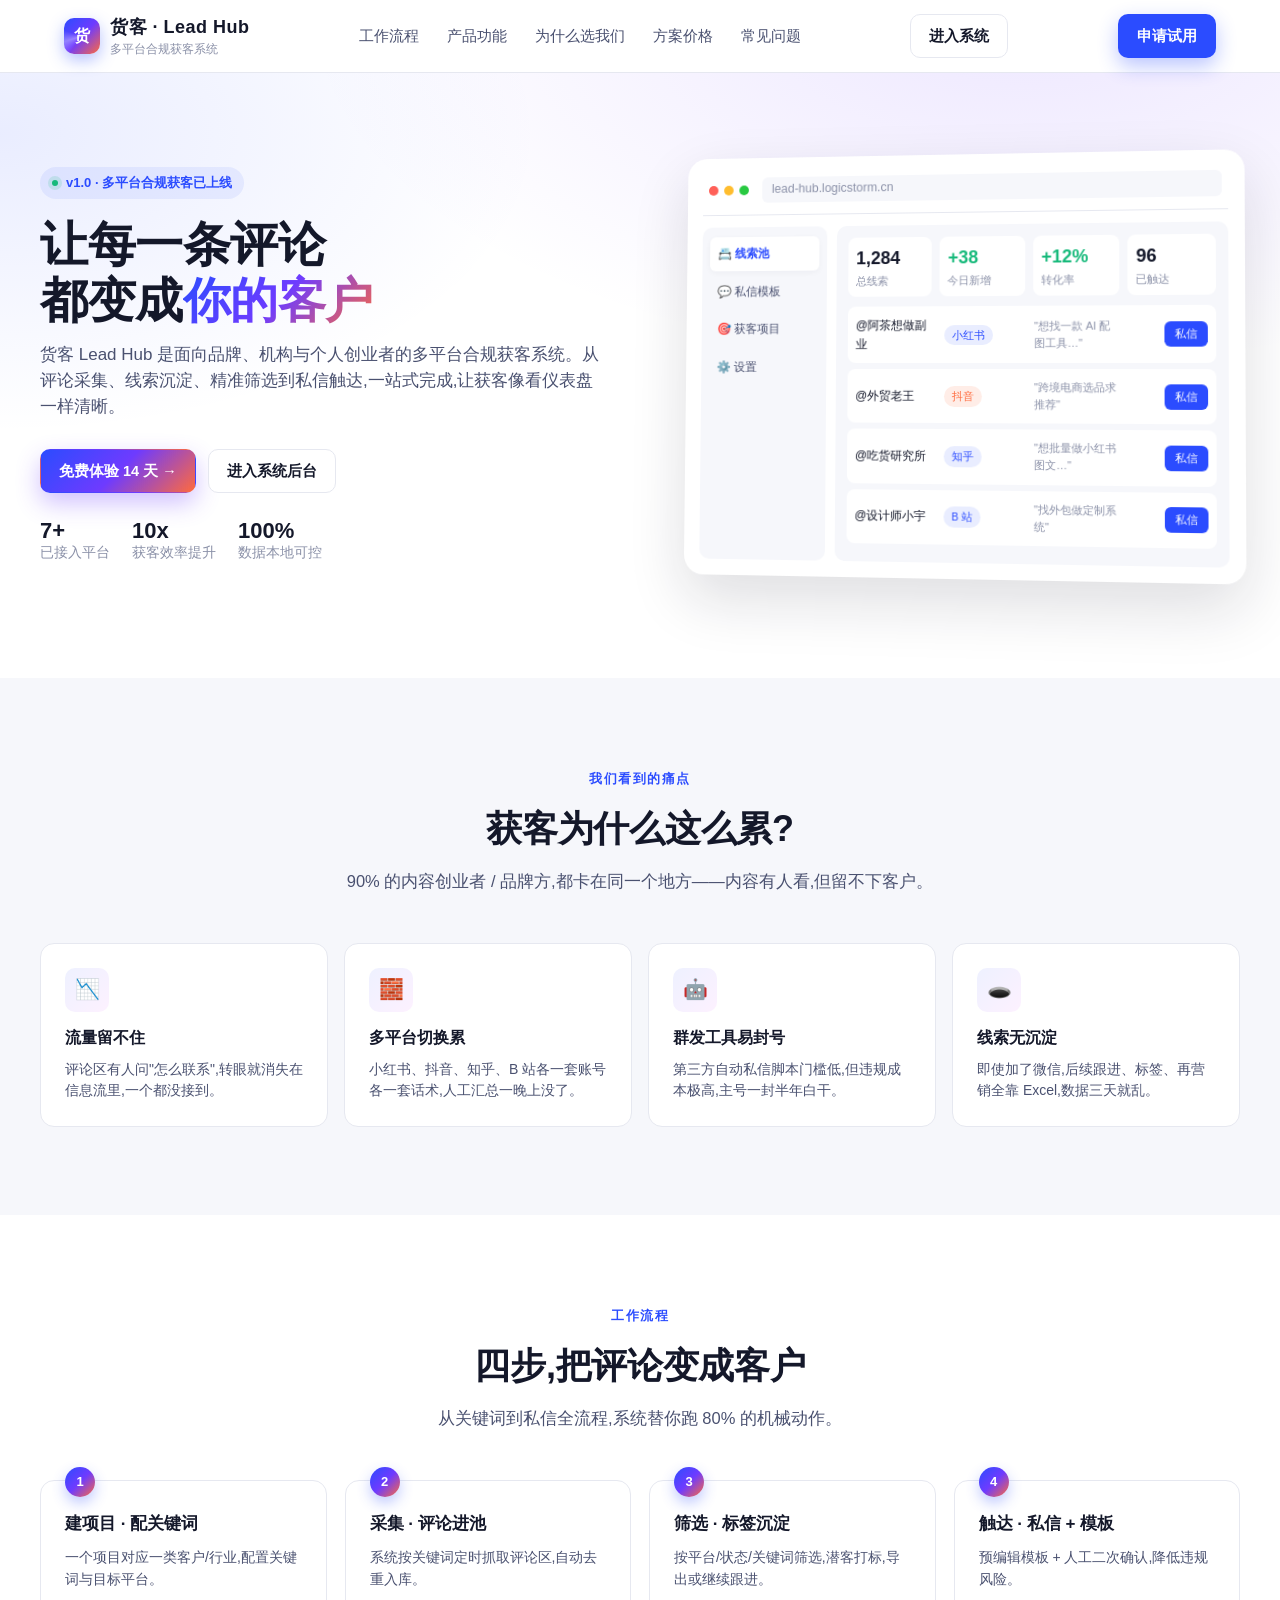
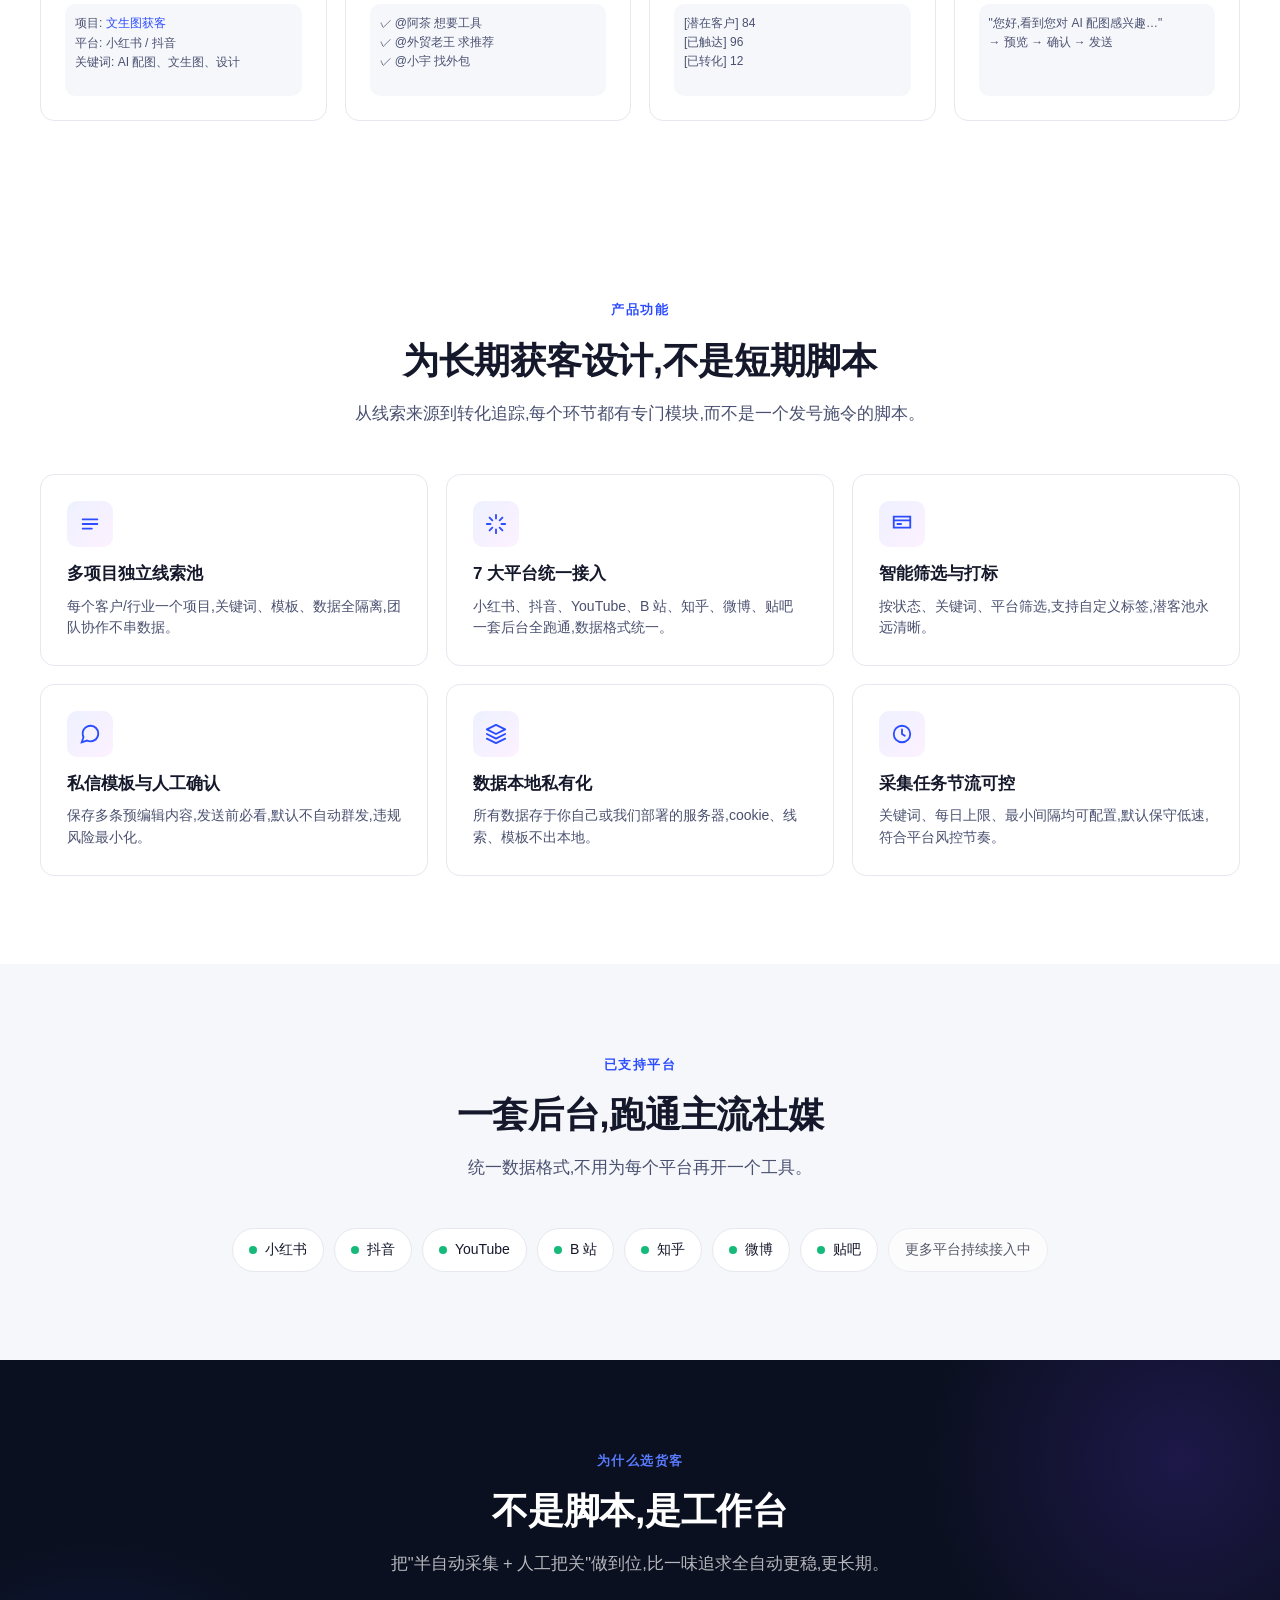
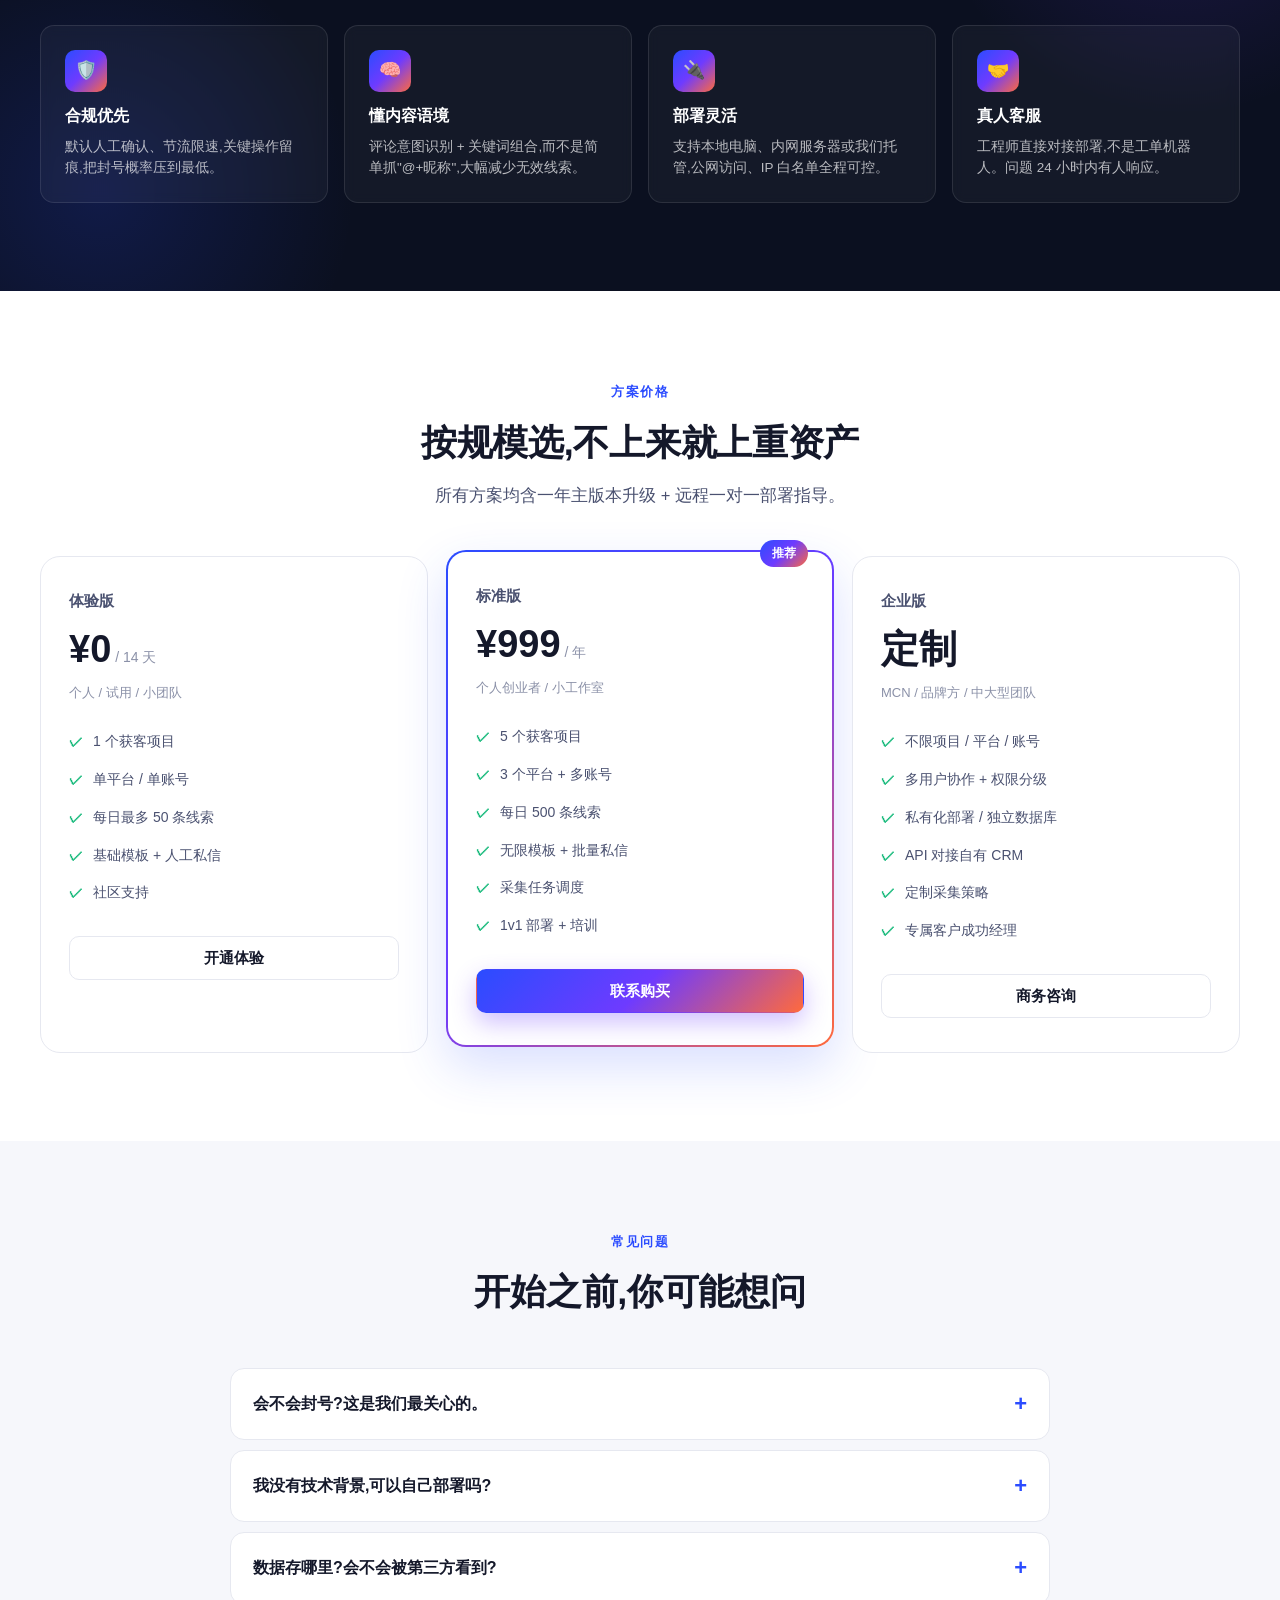
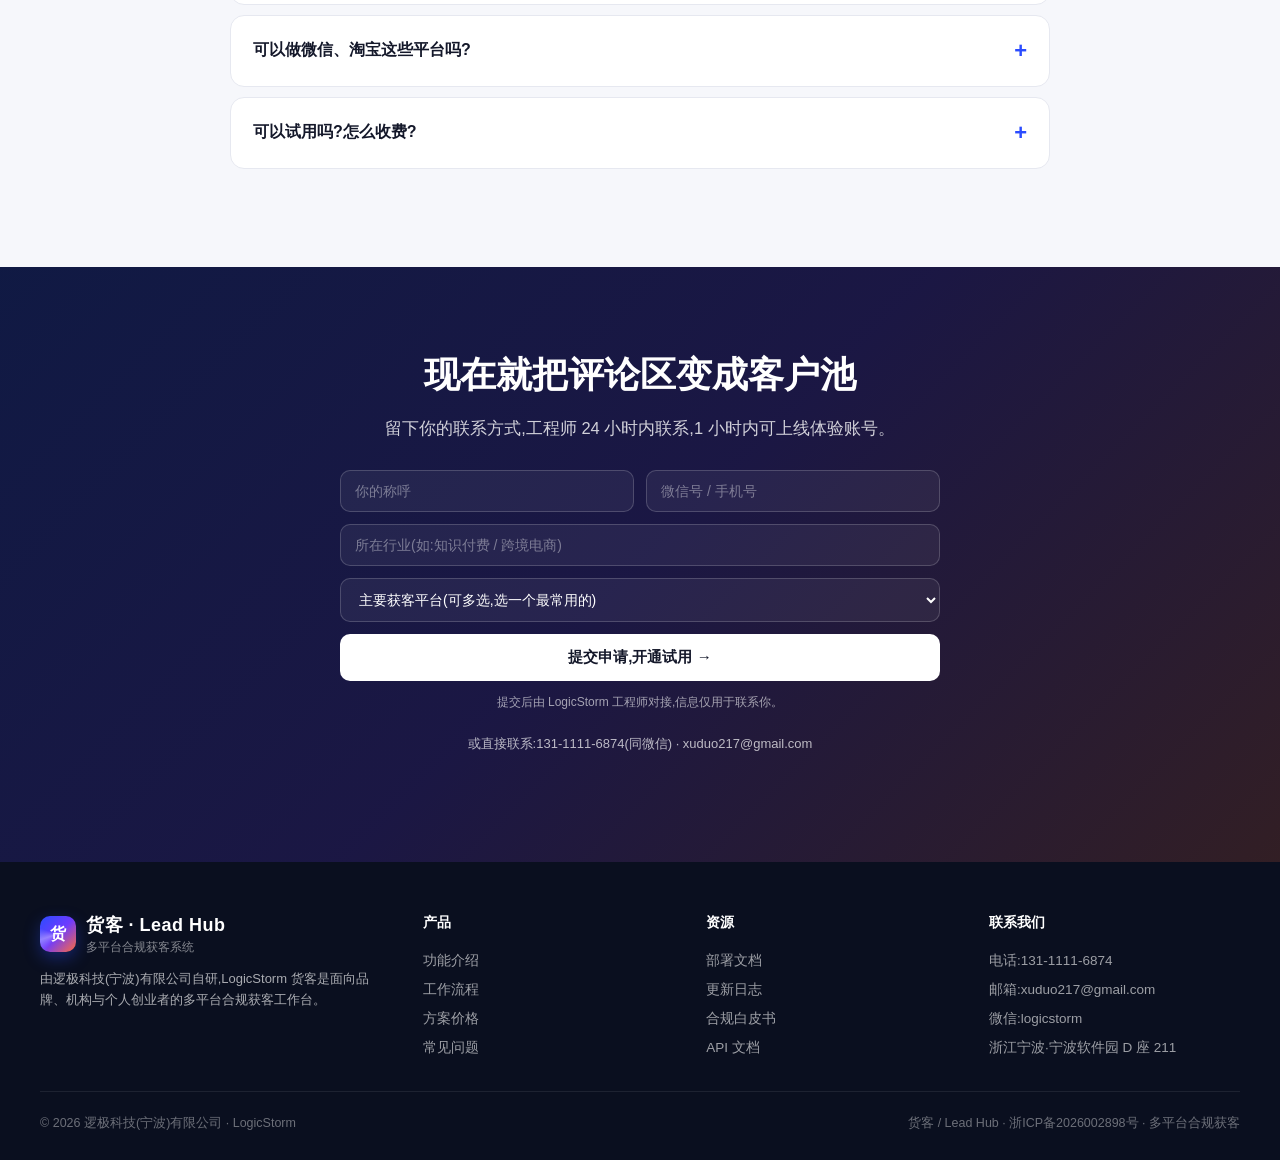
==== commit ea363660: "chore: display ICP registration in site footers" ====
--- a/huoke/index.html
+++ b/huoke/index.html
@@ -358,6 +358,7 @@
   .apply-form { grid-template-columns: 1fr; }
 }
 </style>
+<link rel="canonical" href="https://www.logicstorm.cn/huoke/">
 </head>
 <body>
 
@@ -781,7 +782,7 @@
   </div>
   <div class="foot-meta">
     <div>© 2026 逻极科技(宁波)有限公司 · LogicStorm</div>
-    <div>货客 / Lead Hub · 浙ICP备——号 · 多平台合规获客</div>
+    <div>货客 / Lead Hub · <a href="https://beian.miit.gov.cn/" target="_blank" rel="noopener noreferrer">浙ICP备2026002898号</a> · 多平台合规获客</div>
   </div>
 </footer>
 
